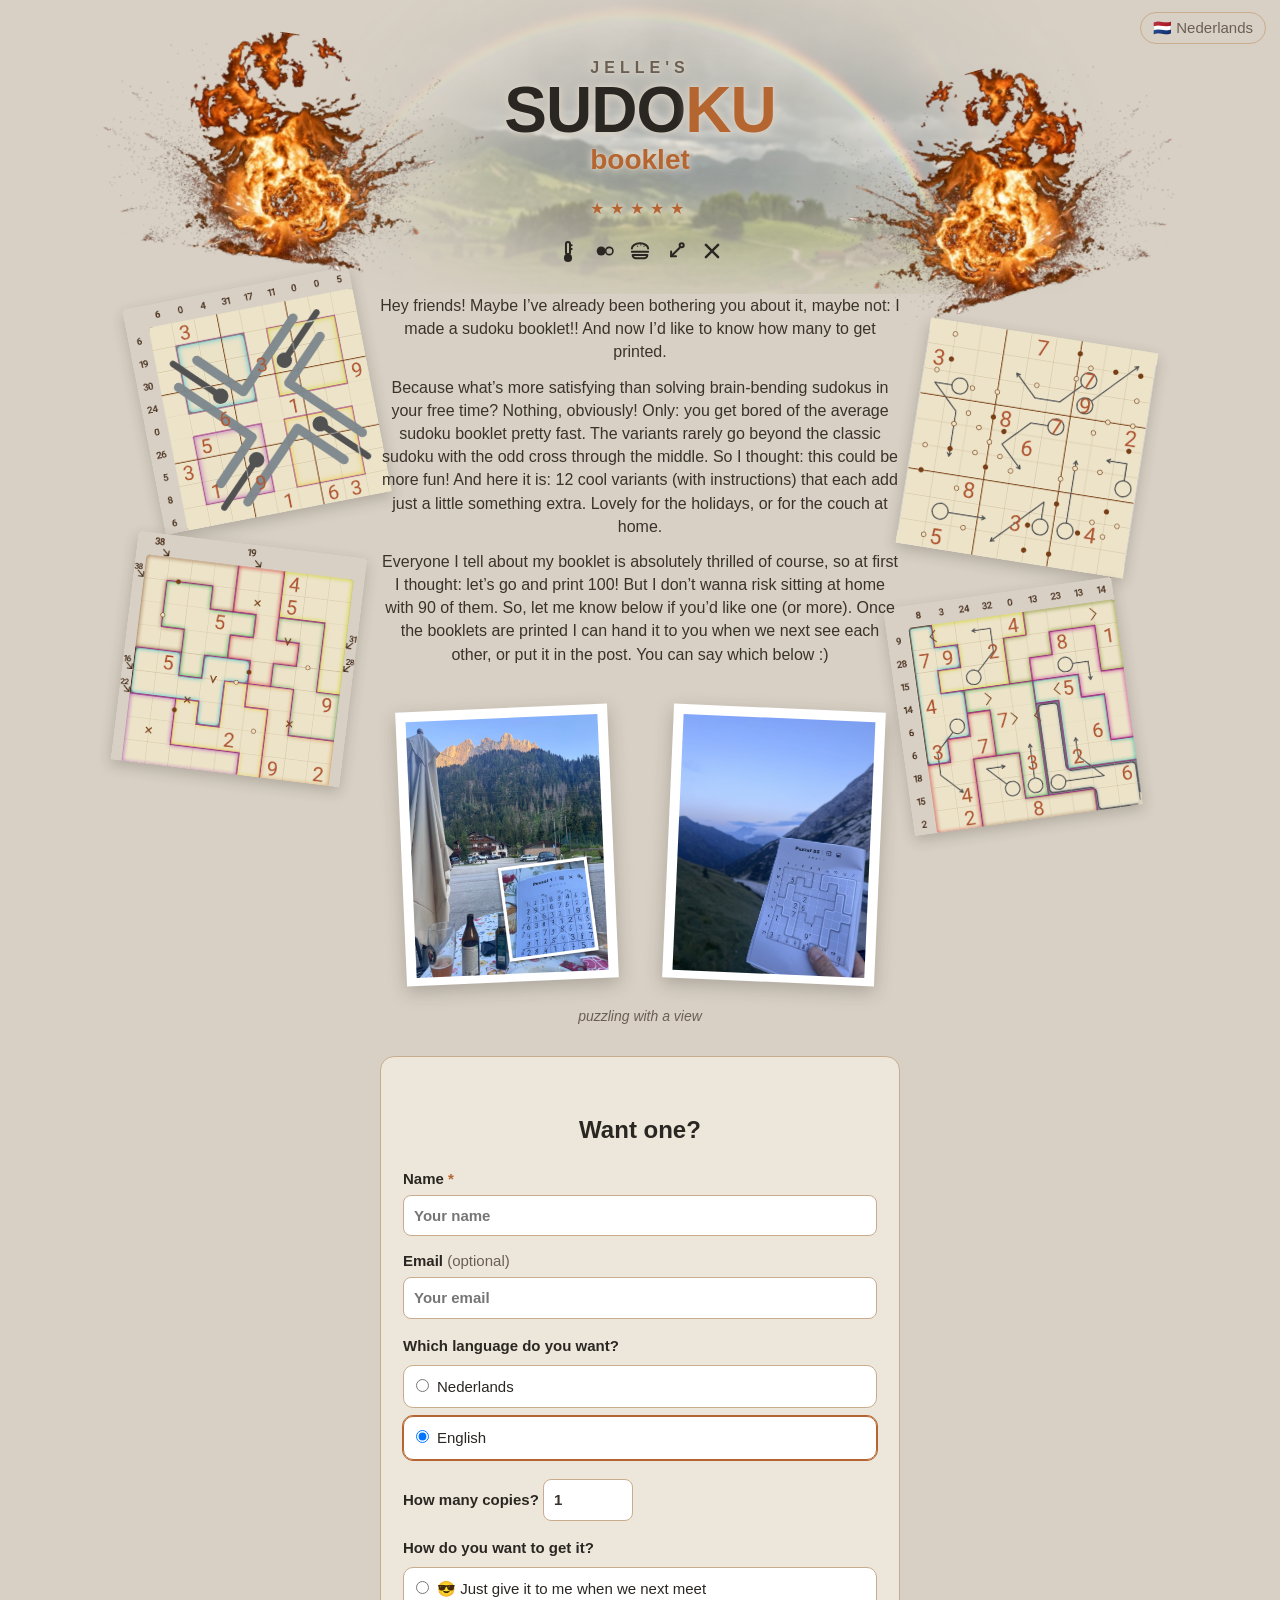
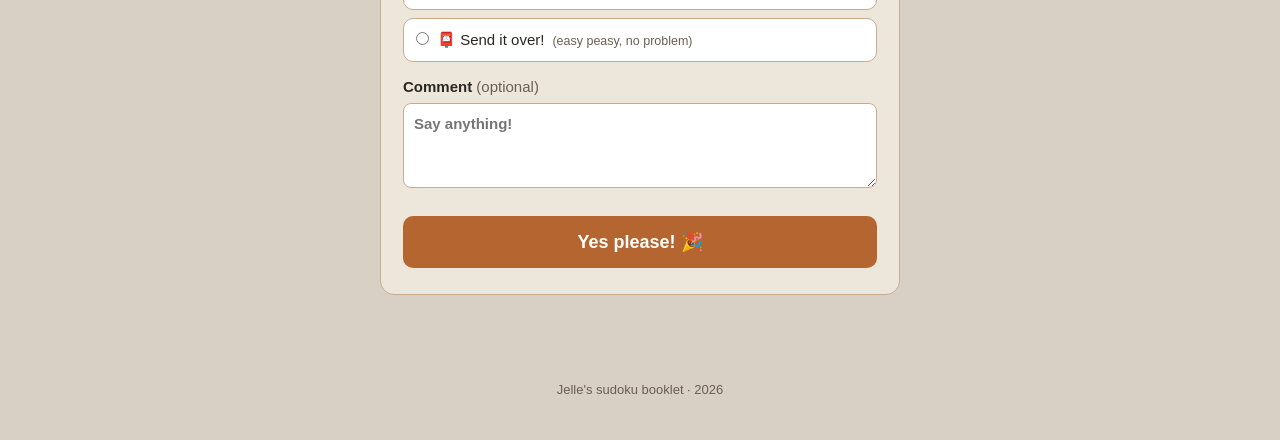
==== en/index.html @ 66d2cbdf "Hand it "to you" rather than "over"" ====
<!doctype html>
<html lang="en">
<head>
<meta charset="utf-8">
<!-- Fixed width, not device-width: phones render the laptop layout, scaled to
     fit. This width sets how large everything is on a phone: smaller number =
     more zoomed in. iOS Safari ignores initial-scale when width is a fixed value,
     so the width is the only working lever. Pinch-zoom stays available. -->
<meta name="viewport" content="width=900">
<title>Jelle's sudoku booklet — want one?</title>
<meta property="og:title" content="Jelle's sudoku booklet">
<meta property="og:description" content="12 cool sudoku variants, from Donkey to Final Boss. Want one?">
<link rel="stylesheet" href="../style.css">
</head>
<body>
<a class="lang-toggle" href="../">🇳🇱 Nederlands</a>

<!-- Outside .cover on purpose: its overflow:hidden would clip the blasts at the
     cover's edge, so they could never expand over the intro text and grids. -->
<img class="deco deco-boom deco-boom-l" src="../assets/boom.webp" alt="" aria-hidden="true">
<img class="deco deco-boom deco-boom-r" src="../assets/boom.webp" alt="" aria-hidden="true">

<header class="cover">
<img class="deco deco-rainbow" src="../assets/rainbow.webp" alt="" aria-hidden="true">
  <div class="cv-van">Jelle's</div>
  <div class="cv-big">SUDO<span class="o">KU</span></div>
  <div class="cv-boekje">booklet</div>
  <div class="cv-stars">★★★★★</div>
  <div class="cv-icons">
    <img src="../assets/icons/thermo.svg" alt=""><img src="../assets/icons/stip.svg" alt="">
    <img src="../assets/icons/burger.svg" alt=""><img src="../assets/icons/pijl.svg" alt="">
    <img src="../assets/icons/kruis.svg" alt="">
  </div>
</header>

<main>
  <section class="intro">
    <p>Hey friends! Maybe I’ve already been bothering you about it, maybe not:
      I made a sudoku booklet!! And now I’d like to know how many to get
      printed.</p>
    <p>Because what’s more satisfying than solving brain-bending sudokus in your
      free time? Nothing, obviously! Only: you get bored of the average sudoku
      booklet pretty fast. The variants rarely go beyond the classic sudoku with
      the odd cross through the middle. So I thought: this could be more fun!
      And here it is: 12 cool variants (with instructions) that each add just a
      little something extra. Lovely for the holidays, or for the couch at
      home.</p>
    <p>Everyone I tell about my booklet is absolutely thrilled of course, so at
      first I thought: let’s go and print 100! But I don’t wanna risk sitting at
      home with 90 of them. So, let me know below if you’d like one (or more).
      Once the booklets are printed I can hand it to you when we next see each
      other, or put it in the post. You can say which below :)</p>
  </section>

  <section class="photos">
    <figure class="polaroid">
      <img src="../assets/photo.jpg" alt="The booklet on a table, with mountains in the background">
    </figure>
    <figure class="polaroid">
      <img src="../assets/photo-2.jpg" alt="Puzzle 35 half solved, held up at a mountain pass at dusk">
    </figure>
    <p class="photos-caption">puzzling with a view</p>
  </section>

  <section class="taster">
    <h2>A little taste</h2>
    <div class="grids">
      <img src="../assets/grid-1.png" alt="Sudoku variant from the booklet: windoku with thermometers">
      <img src="../assets/grid-2.png" alt="Sudoku variant from the booklet: puzzelception with XV and dots">
      <img src="../assets/grid-3.png" alt="Sudoku variant from the booklet: dots and arrows">
      <img src="../assets/grid-4.png" alt="Sudoku variant from the booklet: puzzelception with sandwiches and greater-than">
    </div>
  </section>

  <section class="signup panel">
    <h2>Want one?</h2>
    <form id="interest-form">
      <label>Name <span class="req">*</span>
        <input name="name" required autocomplete="name" placeholder="Your name">
      </label>
      <label>Email <span class="opt">(optional)</span>
        <input name="contact" autocomplete="email" placeholder="Your email">
      </label>
      <fieldset>
        <legend>Which language do you want?</legend>
        <label class="choice"><input type="radio" name="booklet_lang" value="nl"> Nederlands</label>
        <label class="choice"><input type="radio" name="booklet_lang" value="en" checked> English</label>
      </fieldset>
      <label>How many copies?
        <input type="number" name="copies" value="1" min="1" max="10">
      </label>
      <fieldset>
        <legend>How do you want to get it?</legend>
        <label class="choice"><input type="radio" name="delivery" value="catch" required>
          😎 Just give it to me when we next meet</label>
        <label class="choice"><input type="radio" name="delivery" value="post">
          📮 Send it over! <small>(easy peasy, no problem)</small></label>
      </fieldset>
      <div id="address-fields" hidden>
        <label>Street + number <input name="street" autocomplete="street-address"></label>
        <label>Postal code <input name="postcode" autocomplete="postal-code"></label>
        <label>City <input name="city" autocomplete="address-level2"></label>
        <label>Country <input name="country" value="Netherlands" autocomplete="country-name"></label>
      </div>
      <label>Comment <span class="opt">(optional)</span>
        <textarea name="comment" rows="3" placeholder="Say anything!"></textarea>
      </label>
      <div class="hp" aria-hidden="true">
        <input name="website" tabindex="-1" autocomplete="off">
      </div>
      <button type="submit">Yes please! 🎉</button>
      <p id="form-error" hidden>Oops, that didn't work. Try again,
        or just send me a message!</p>
    </form>
    <div id="form-thanks" hidden>🎉 Done! You're on the list. Thank you!</div>
  </section>
</main>

<footer>Jelle's sudoku booklet · 2026</footer>
<script src="../site.js"></script>
</body>
</html>
---- style.css ----
:root{
  --bg:#D8D0C4; --ink:#2A2622; --text:#3A332B; --muted:#6A5F52;
  --accent:#B5652F; --form-scale:1; --panel:#EDE6DA; --border:#C9AC8E; --faded:#B9AE9D;
  --boom-burst:2400ms;  /* bang plus cool-down; the bang itself is the first ~quarter */
  --boom-peak:1.74;     /* how far the blast swells at detonation; it always settles back to 1 */
  --boom-offset:544px;  /* distance from centre to each blast; smaller pulls them inward */
}
*{box-sizing:border-box}
body{margin:0;background:var(--bg);color:var(--text);
     font-family:"Avenir Next",Arial,sans-serif;line-height:1.45;
     /* The blasts now sit outside .cover and swell past the page edges, so the
        page itself does the horizontal cropping the cover used to do. */
     overflow-x:hidden}
main{max-width:560px;margin:0 auto;padding:0 20px 60px}

/* Sits on top of the corner bang, so it needs its own chip to stay readable. */
.lang-toggle{position:absolute;top:12px;right:14px;z-index:2;font-size:15px;
             color:var(--muted);text-decoration:none;
             background:var(--bg);border:1px solid var(--border);
             border-radius:999px;padding:4px 12px}
.lang-toggle:hover{color:var(--accent);border-color:var(--accent)}

/* Cover header: booklet cover at roughly half scale */
.cover{position:relative;text-align:center;padding:56px 16px 30px;color:var(--ink);
  overflow:hidden}
/* A rainbow rising out of the top-left corner and a comic bang top-right, both
   purely decorative. overflow:hidden on .cover is what crops them to the corner
   and keeps them from widening the page. */
/* Real photos rather than drawings. The bang is a true transparent cutout; the
   rainbow keeps its sky (a rainbow cannot be cut out — it IS sky) and instead has
   its edges faded so it melts into the page. */
.deco{position:absolute;pointer-events:none;z-index:0;height:auto}
/* Rainbow: large and deliberately faint, centred behind the wordmark. */
/* The arc's apex sits at ~41.5% of the photo, not 50%. Shifting by that as a
   percentage of the element's own width (rather than a pixel nudge) keeps the arc
   on the centre line at ANY width, mobile included. */
.deco-rainbow{width:820px;left:50%;top:-30px;
  transform:translateX(-41.5%) rotate(2deg);opacity:.55;filter:blur(1px);
  /* The cover crops whatever hangs below it, which would cut the photo's fade
     mid-way and leave a hard seam. This dissolves the bottom first. */
  -webkit-mask-image:linear-gradient(to bottom,#000 48%,transparent 86%);
  mask-image:linear-gradient(to bottom,#000 48%,transparent 86%)}
/* A blast either side of the title, each leaning against the grid below it
   (grid 1 leans -11deg, grid 3 leans +9deg). The right one is mirrored so the
   pair are not identical twins. The offsets are measured from the centre, so
   both stay clear of the letters at every width. */
/* Detonate on load, then keep smouldering. Both animations use the standalone
   scale/rotate properties, which apply ON TOP OF `transform`, so each blast keeps
   the tilt and mirror set below instead of having it overwritten per keyframe.
   z-index puts the fire in front of everything on the page, including the intro
   text and the grids, so the blast reads as being nearer the viewer. */
.deco-boom{width:384px;z-index:10;
  animation:boom-burst var(--boom-burst) ease-out both,
            boom-glow 4.5s ease-in-out infinite}
/* One animation covers the whole arc: a fast bang that overshoots well past full
   size, then a long cool-down that drifts back down and lands exactly on the
   glow's resting values, so the handover to the loop is invisible. */
@keyframes boom-burst{
  0%   {scale:.15; opacity:0; rotate:var(--boom-drift);       filter:brightness(1.75) saturate(1.5)}
  8%   {opacity:1}
  22%  {scale:var(--boom-peak); rotate:var(--boom-drift);     filter:brightness(1.5)  saturate(1.4)}
  45%  {scale:1.14;                                           filter:brightness(1.26) saturate(1.22)}
  70%  {scale:1.05;                                           filter:brightness(1.12) saturate(1.1)}
  100% {scale:1;   opacity:1; rotate:0deg;                    filter:brightness(1)    saturate(1)}
}
/* Uneven stops rather than a clean sine, so the smoulder flickers instead of
   pulsing mechanically. */
@keyframes boom-glow{
  0%,100%{scale:1;     rotate:0deg;    filter:brightness(1)    saturate(1)}
  30%    {scale:1.03;  rotate:.4deg;   filter:brightness(1.14) saturate(1.12)}
  55%    {scale:1.008; rotate:-.2deg;  filter:brightness(1.04) saturate(1.03)}
  78%    {scale:1.022; rotate:.25deg;  filter:brightness(1.1)  saturate(1.08)}
}
/* Offsets grow with the width, so the blasts stay clear of the letters. */
/* Drift direction and the stagger differ per side, so the two read as separate
   bangs and never breathe in sync afterwards. */
.deco-boom-l{top:34px;left:calc(50% - var(--boom-offset));transform:rotate(8deg);
  --boom-drift:3deg;animation-delay:0ms,var(--boom-burst)}
/* Tilted right-side-up. The steeper angle swings the low corner ~23px further
   down, so top drops 94 -> 71 to keep that corner at the same height as before,
   roughly level with where the rainbow's mask fades out. */
.deco-boom-r{top:71px;right:calc(50% - var(--boom-offset));transform:rotate(-16deg) scaleX(-1);
  /* Glow picks up the instant this side's bang ends (250ms later than the left).
     The two stay out of phase through a different loop length, not a later start,
     which would leave the blast frozen in between. */
  --boom-drift:-3deg;animation-delay:250ms,calc(var(--boom-burst) + 250ms);
  animation-duration:var(--boom-burst),5300ms}
/* Cover text paints over the decoration, plus a halo in the page colour so the
   letters keep their contrast where they cross a photo. Invisible against the
   plain background. */
.cover > div{position:relative;z-index:1;
  text-shadow:0 0 12px var(--bg),0 0 6px var(--bg),0 0 2px var(--bg)}
/* A phone cover is nearly all wordmark, so they shrink and hug the edges more. */
/* No room to flank a full-width wordmark on a phone, so the blasts tuck into the
   top corners and the rainbow still sits centred behind. */
@media(max-width:560px){
  .deco-rainbow{width:470px;top:4px;opacity:.5}
  .deco-boom{width:198px}
  .deco-boom-l{top:6px;left:-74px}
  .deco-boom-r{top:2px;right:-70px}
}
.cv-van{font-size:16px;color:var(--muted);letter-spacing:5px;
        text-transform:uppercase;font-weight:700;margin-bottom:4px}
.cv-big{font-size:64px;font-weight:800;line-height:.86;letter-spacing:-1px}
.cv-big .o{color:var(--accent)}
.cv-boekje{font-size:28px;font-weight:800;color:var(--accent);margin-top:2px}
.cv-stars{font-size:16px;letter-spacing:6px;color:var(--accent);margin-top:16px}
.cv-icons{display:flex;justify-content:center;gap:10px;margin-top:18px}
.cv-icons img{width:26px;height:26px}

.intro p{font-size:16px;margin:0 0 12px;text-align:center}

.polaroid{margin:34px auto;width:min(240px,70%);background:#fff;
  padding:10px 10px 8px;box-shadow:0 6px 18px rgba(42,38,34,.25);
  transform:rotate(-2.5deg)}
.polaroid img{width:100%;display:block}
/* Two snapshots: stacked on a phone, side by side once there is room. Opposite
   tilts so they read as a pair dropped down, not a tidy row. */
.photos{display:grid;justify-items:center}
.photos .polaroid{margin:22px 0 0}
.photos .polaroid:nth-child(2){transform:rotate(2.5deg)}
@media(min-width:520px){
  .photos{grid-template-columns:1fr 1fr;gap:8px;align-items:start}
  .photos .polaroid{width:min(240px,94%);margin:30px 0 0}
}
/* Tight under the pair, so it reads as their caption and not a stray line. */
.photos-caption{grid-column:1/-1;text-align:center;font-style:italic;
  font-size:14px;color:var(--muted);margin:10px 0 0}

.taster h2,.signup h2{font-size:24px;font-weight:800;color:var(--ink);
  text-align:center;margin:36px 0 20px}
/* Snapshots dropped on a table: every grid sits askew, none the same angle.
   Single column by default; the cap stops the grid ballooning on wide phones
   and then shrinking again when the second column arrives. */
.grids{display:grid;grid-template-columns:1fr;gap:20px;
  justify-items:center;padding:4px 0 12px}
.grids img{width:min(260px,74%);
  box-shadow:0 5px 14px rgba(42,38,34,.22);transition:transform .25s ease}
/* One angle per position — update these if the grid count changes. */
.grids img:nth-child(1){transform:rotate(-5deg) translateX(-5%)}
.grids img:nth-child(2){transform:rotate(4.5deg) translateX(5%)}
.grids img:nth-child(3){transform:rotate(3.5deg) translateX(-4%)}
.grids img:nth-child(4){transform:rotate(-4.5deg) translateX(4%)}
/* Two columns only once a tilted grid fits without corners meeting in the
   gutter. main caps at 560px, so the column is (520 - gap) / 2 = 252px; a 220px
   box turned 5.5deg spans ~241px, leaving a few px of slack either side. */
@media(min-width:560px){
  .grids{grid-template-columns:1fr 1fr;gap:30px 16px}
  .grids img{width:220px}
  .grids img:nth-child(1){transform:rotate(-5.5deg) translateY(6px)}
  .grids img:nth-child(2){transform:rotate(4deg) translateY(-9px)}
  .grids img:nth-child(3){transform:rotate(3deg) translateY(4px)}
  .grids img:nth-child(4){transform:rotate(-4.5deg) translateY(-6px)}
}
/* Wide screens only: the text column is capped at 560px, so a laptop leaves
   ~300px of empty margin either side. Tuck the grids into that margin around the
   intro, turned harder, overlapping the column edge but stopping inside its
   padding so no letters end up on top of a grid. The heading goes away since
   they are decoration here, not a gallery. 1120px is the width where the
   outermost rotated corner still clears the viewport edge.
   Phones get this layout too, and that is deliberate: the fixed 1120px viewport
   means a phone always satisfies this test, so it sees the same scattered
   arrangement shrunk down. Do not gate this on pointer or hover capability. */
/* Same idea at the phone's 900px viewport, where only ~170px of margin exists
   either side: smaller grids, pulled closer. The 1120 block below overrides these
   with the roomier laptop values. */
@media(min-width:900px){
  main{position:relative}
  .taster h2{display:none}
  .taster{margin-top:0}
  .grids{display:block;padding:0;height:0}
  .grids img{position:absolute;width:145px;transition:transform .3s ease}
  .grids img:nth-child(1){top:-8px;   left:-140px; transform:rotate(-11deg)}
  .grids img:nth-child(2){top:250px;  left:-150px; transform:rotate(7deg)}
  .grids img:nth-child(3){top:40px;   right:-145px;transform:rotate(9deg)}
  .grids img:nth-child(4){top:298px;  right:-135px;transform:rotate(-8deg)}
}
@media(min-width:1120px){
  main{position:relative}
  /* Slightly narrower pair here, so the tilted photo corners keep clear of the
     grids now sitting in the margins. */
  .photos .polaroid{width:min(212px,94%)}
  .photos{gap:14px}
  .intro p{position:relative;z-index:1}
  .taster h2{display:none}
  .taster{margin-top:0}
  .grids{display:block;padding:0;height:0}
  .grids img{position:absolute;width:230px;transition:transform .3s ease}
  .grids img:nth-child(1){top:-8px;   left:-218px; transform:rotate(-11deg)}
  .grids img:nth-child(2){top:250px;  left:-236px; transform:rotate(7deg)}
  .grids img:nth-child(3){top:40px;   right:-222px;transform:rotate(9deg)}
  .grids img:nth-child(4){top:298px;  right:-208px;transform:rotate(-8deg)}
}
/* Straighten on hover, so a curious mouse gets a readable grid. Pointer devices
   only: on a phone :hover latches after a tap and the grid stays crooked-fixed. */
@media(hover:hover){.grids img:hover{transform:rotate(0) scale(1.03)}}
@media(prefers-reduced-motion:reduce){
  .grids img{transition:none}
  /* Blasts render in their final state: no detonation, no smoulder. */
  .deco-boom{animation:none}
}

.panel{background:var(--panel);border:1.5px solid var(--border);
  border-radius:14px;padding:20px 22px 26px;margin-top:30px}
form label{display:block;margin:14px 0 0;font-weight:700;color:var(--ink);font-size:15px}
form .opt{font-weight:400;color:var(--muted)} form .req{color:var(--accent)}
input,textarea{width:100%;margin-top:5px;padding:9px 10px;font:inherit;
  color:var(--text);background:#fff;border:1.3px solid var(--border);border-radius:8px}
input:focus,textarea:focus{outline:2px solid var(--accent);border-color:var(--accent)}
fieldset{border:none;margin:16px 0 0;padding:0}
legend{font-weight:700;color:var(--ink);font-size:15px;padding:0}
fieldset label{font-weight:400;margin:8px 0 0}
.choice{display:flex;gap:8px;align-items:baseline;background:#fff;
  border:1.3px solid var(--border);border-radius:10px;padding:10px 12px;cursor:pointer}
.choice:has(input:checked){border-color:var(--accent);outline:1.5px solid var(--accent)}
.choice input{width:auto;margin:0} .choice small{color:var(--muted)}
#address-fields{margin-top:4px;padding-left:10px;border-left:3px solid var(--border)}
input[type=number]{width:90px}
button[type=submit]{display:block;width:100%;margin-top:22px;padding:13px;
  font:inherit;font-size:18px;font-weight:800;color:#fff;cursor:pointer;
  background:var(--accent);border:none;border-radius:10px}
button[type=submit]:disabled{opacity:.6;cursor:wait}
#form-error{color:#a03123;font-weight:700;margin:12px 0 0}
#form-thanks{text-align:center;font-size:20px;font-weight:800;color:var(--ink);padding:26px 0}
.hp{position:absolute;left:-5000px;top:-5000px}

/* On a phone the whole 900px page is squeezed, so the form is scaled back up by
   the factor site.js measures. Sizes are written as the size we want RENDERED
   times that factor, so portrait, landscape and every screen size land the same.
   The panel also breaks out of the 560px text column: at 520px it would render
   only ~180px wide on a phone, which no font size can make typeable. */
.small-screen{--form-scale:var(--form-scale-base, 1)}
/* The blast peaks twice as large on a phone, where the whole page is shrunk to fit
   and a laptop-sized detonation reads as a flicker in the corner. It still settles
   back to the same resting size. */
.small-screen{--boom-peak:2.9;--boom-offset:435px}
/* Both sit a little higher than on a laptop, and the left one stays lower than the
   right so the pair are not level. */
.small-screen .deco-boom-l{top:31px}
.small-screen .deco-boom-r{top:56px}
/* The signup section runs 20% below that: still typeable, less dominant. Scoped
   as a variable so everything in it scales together, and so the shared
   photos-caption below keeps the page-wide factor. Width and offset shrink with
   it, staying centred in the 900px layout. */
.small-screen .signup{--form-scale:calc(var(--form-scale-base, 1) * 0.64);
  width:550px;margin-left:-15px;
  padding:calc(20px * var(--form-scale)) calc(22px * var(--form-scale))
          calc(26px * var(--form-scale));
  border-radius:calc(14px * var(--form-scale))}
.small-screen .signup h2{font-size:calc(24px * var(--form-scale));
  margin:0 0 calc(20px * var(--form-scale))}
.small-screen form label,.small-screen legend{font-size:calc(15px * var(--form-scale));
  margin-top:calc(14px * var(--form-scale))}
.small-screen input,.small-screen textarea{font-size:calc(16px * var(--form-scale));
  padding:calc(9px * var(--form-scale)) calc(10px * var(--form-scale));
  border-radius:calc(8px * var(--form-scale));margin-top:calc(5px * var(--form-scale))}
.small-screen input[type=number]{width:calc(90px * var(--form-scale))}
.small-screen .choice{padding:calc(10px * var(--form-scale)) calc(12px * var(--form-scale));
  border-radius:calc(10px * var(--form-scale));gap:calc(8px * var(--form-scale))}
.small-screen .choice input{width:calc(16px * var(--form-scale));
  height:calc(16px * var(--form-scale))}
.small-screen button[type=submit]{font-size:calc(18px * var(--form-scale));
  padding:calc(13px * var(--form-scale));border-radius:calc(10px * var(--form-scale));
  margin-top:calc(22px * var(--form-scale))}
.small-screen #form-error{font-size:calc(15px * var(--form-scale))}
.small-screen #form-thanks{font-size:calc(20px * var(--form-scale));
  padding:calc(26px * var(--form-scale)) 0}
.small-screen .photos-caption{font-size:calc(14px * var(--form-scale) * 0.8)}

.confetti{position:fixed;inset:0;pointer-events:none;z-index:99}
footer{text-align:center;color:var(--muted);font-size:13px;padding:26px 0 40px}
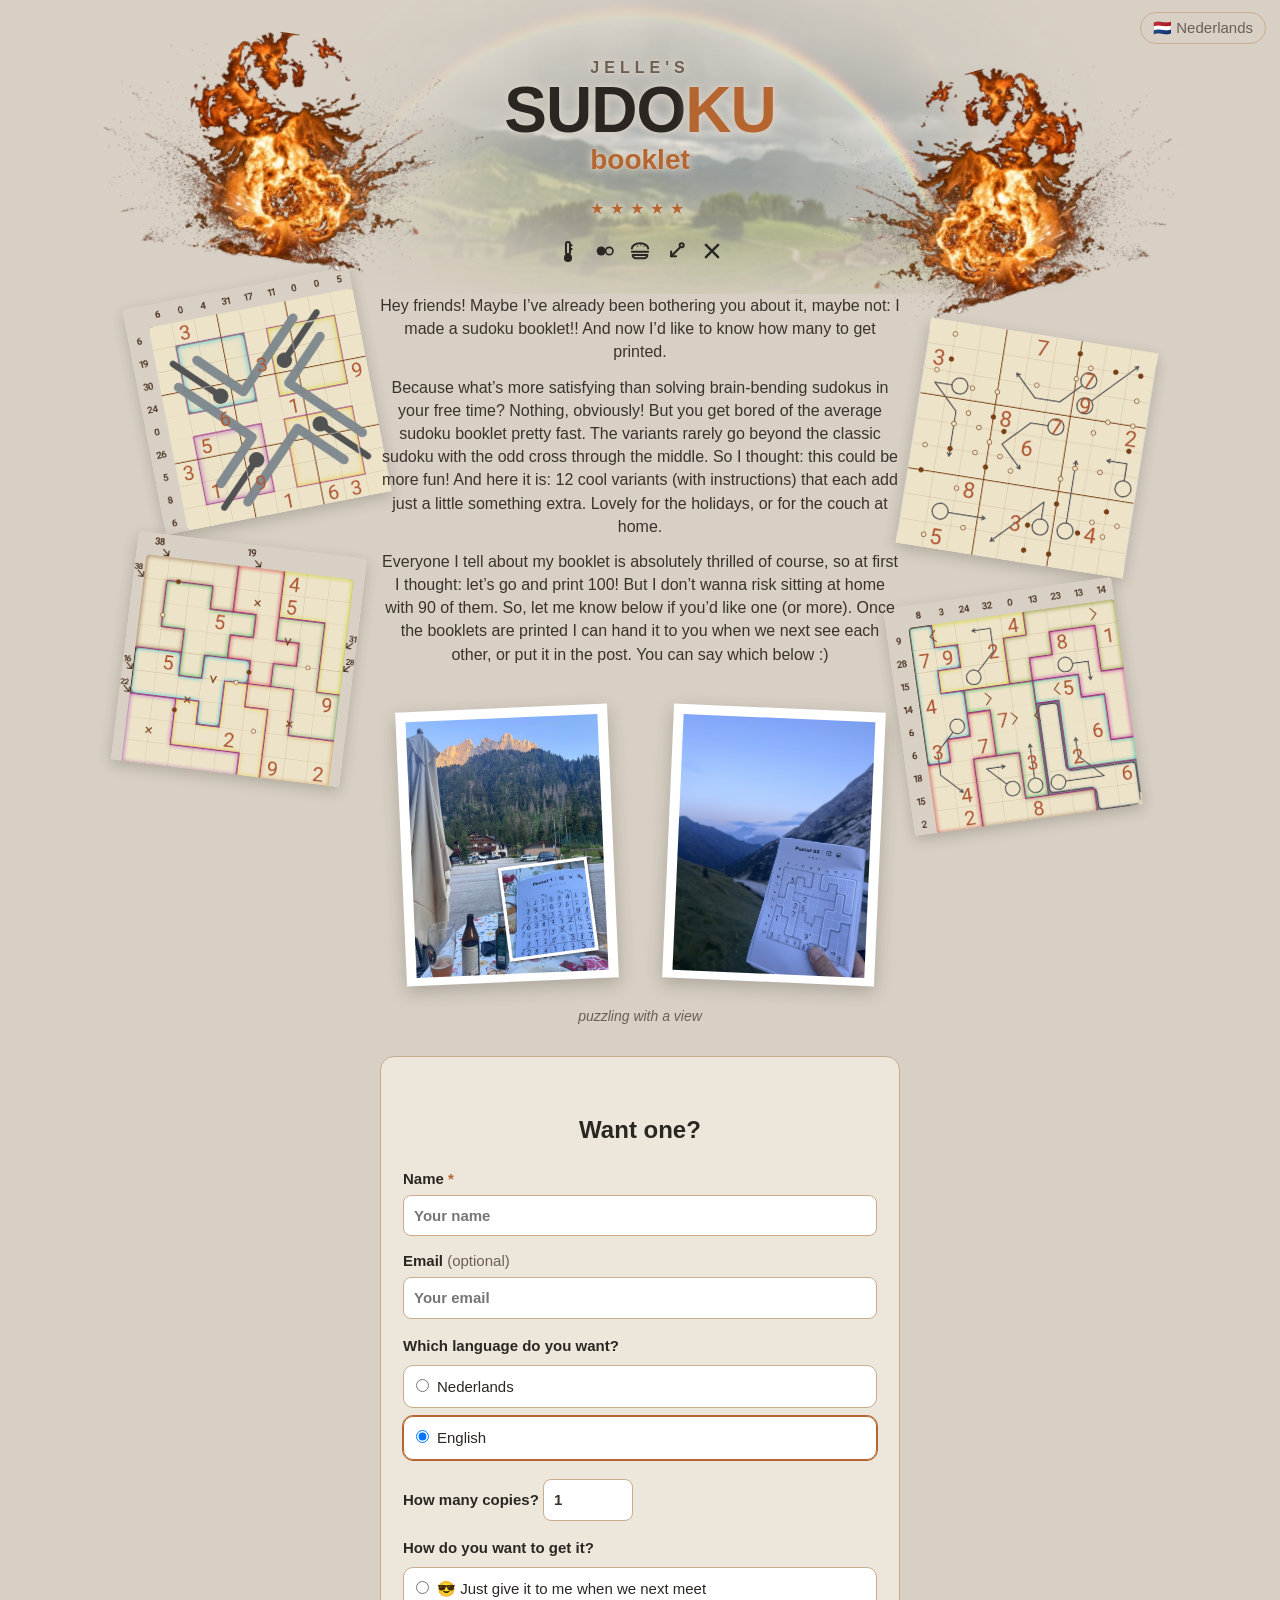
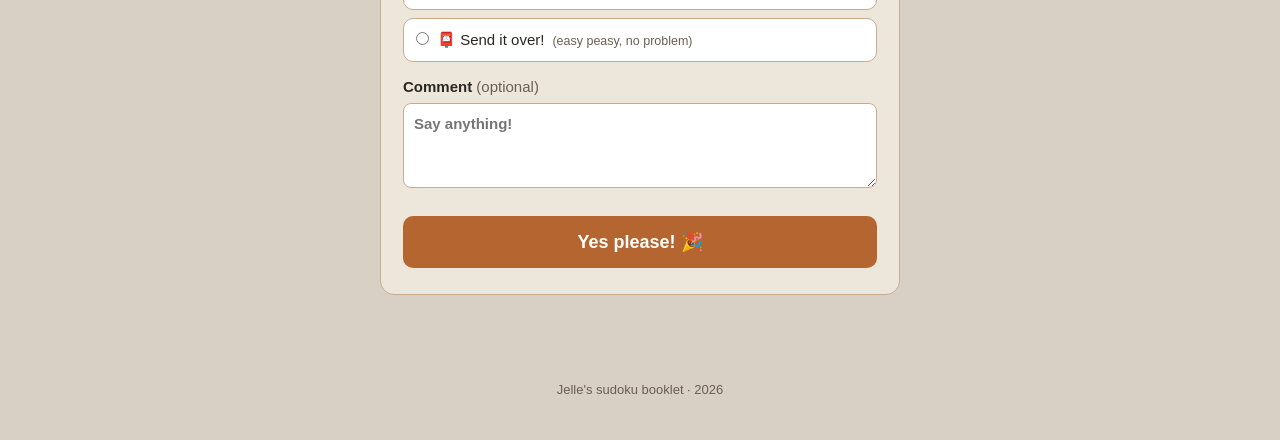
==== commit 69919862: "Use "maar"/"but" instead of a colon after the rhetorical question" ====
--- a/en/index.html
+++ b/en/index.html
@@ -39,7 +39,7 @@
       I made a sudoku booklet!! And now I’d like to know how many to get
       printed.</p>
     <p>Because what’s more satisfying than solving brain-bending sudokus in your
-      free time? Nothing, obviously! Only: you get bored of the average sudoku
+      free time? Nothing, obviously! But you get bored of the average sudoku
       booklet pretty fast. The variants rarely go beyond the classic sudoku with
       the odd cross through the middle. So I thought: this could be more fun!
       And here it is: 12 cool variants (with instructions) that each add just a
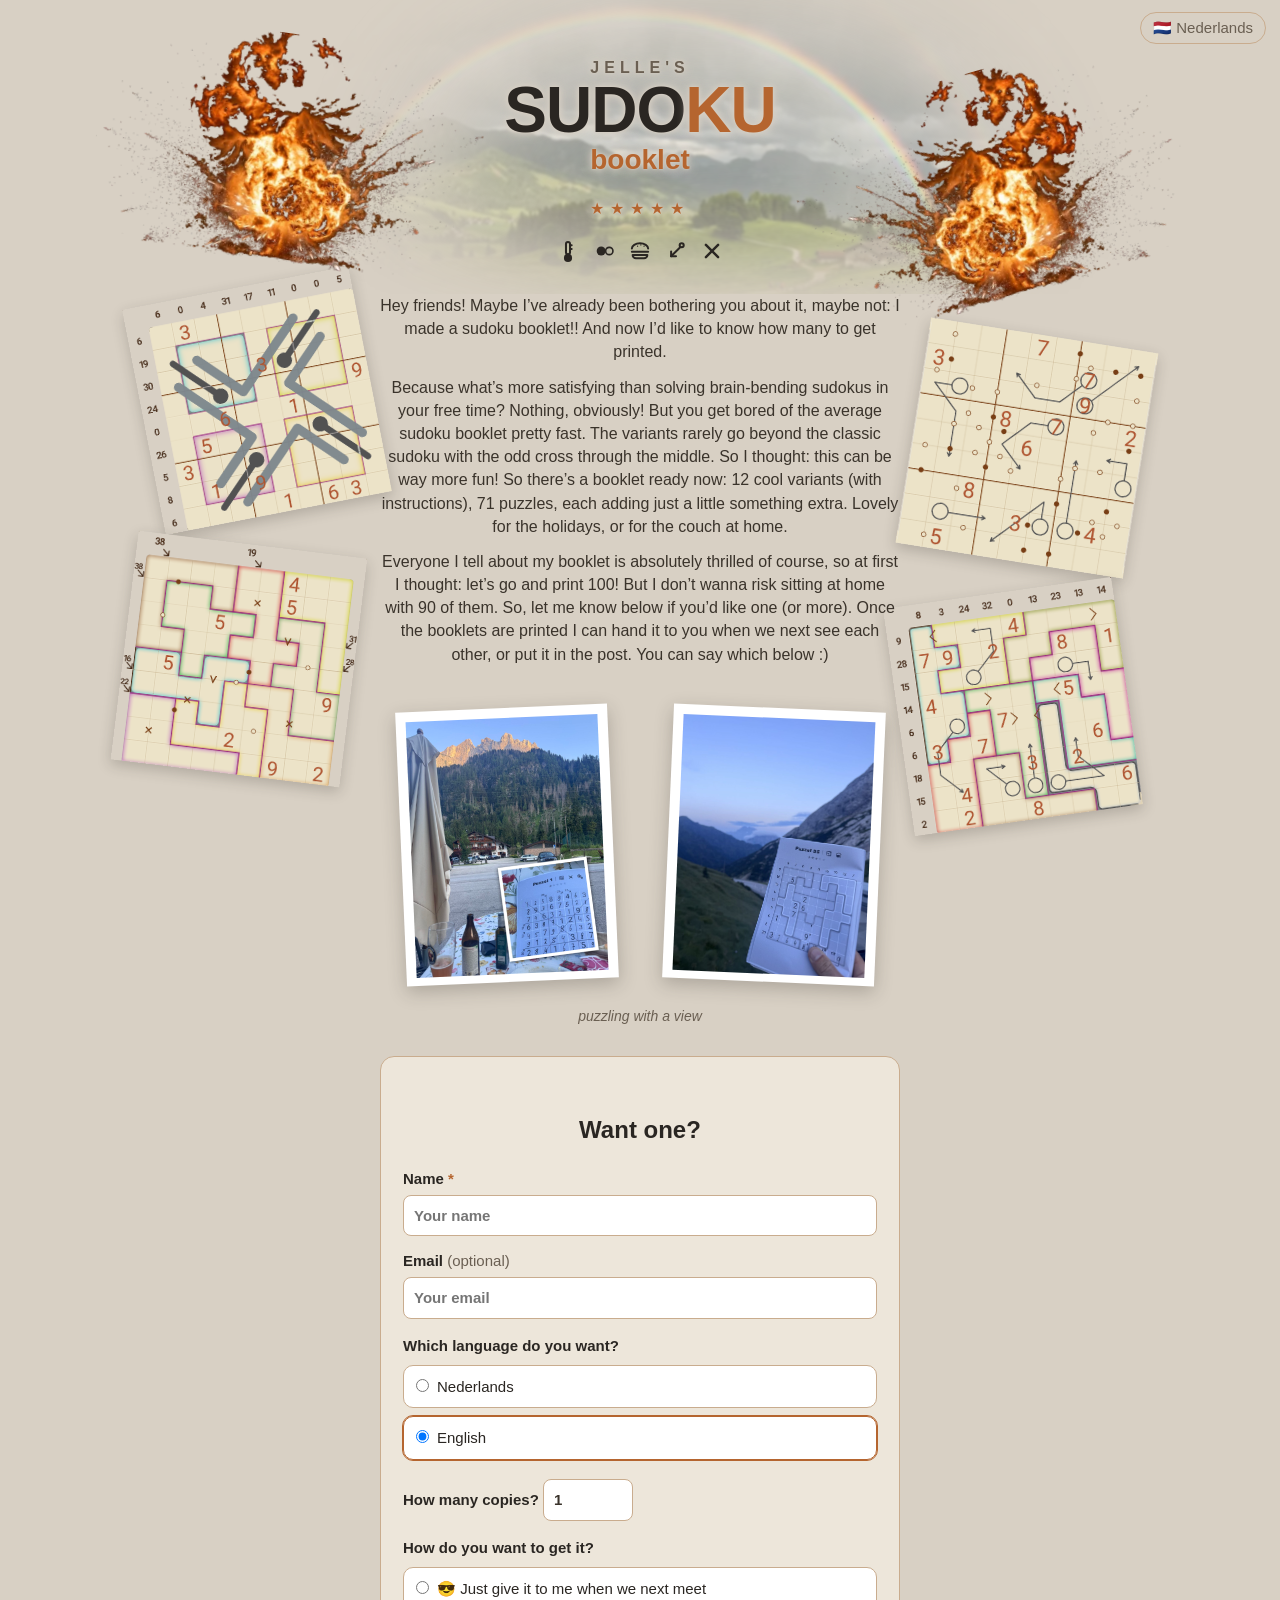
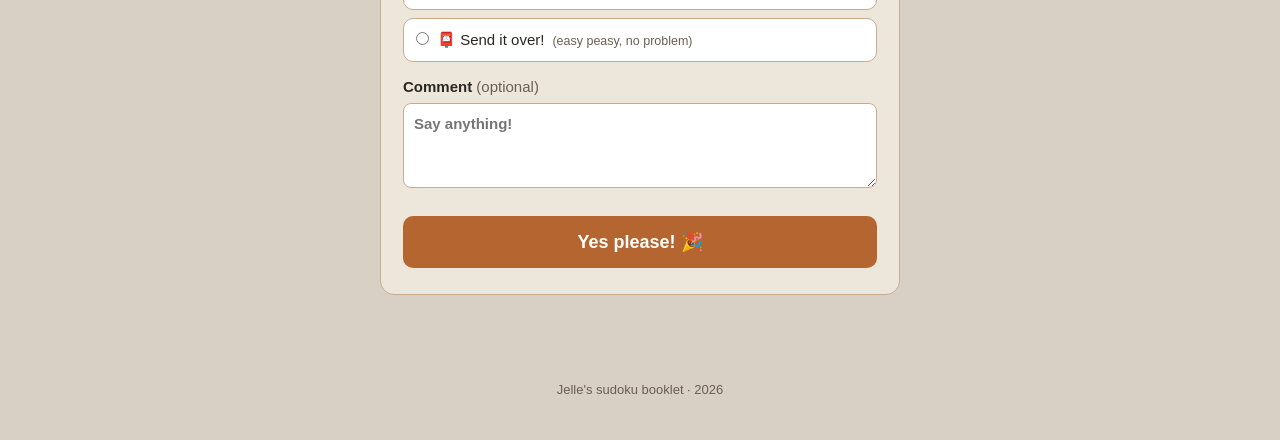
==== commit aaf33e2a: "Say the booklet is ready and name the puzzle count "Zie hier" promised a reveal the page does not de" ====
--- a/en/index.html
+++ b/en/index.html
@@ -41,10 +41,10 @@
     <p>Because what’s more satisfying than solving brain-bending sudokus in your
       free time? Nothing, obviously! But you get bored of the average sudoku
       booklet pretty fast. The variants rarely go beyond the classic sudoku with
-      the odd cross through the middle. So I thought: this could be more fun!
-      And here it is: 12 cool variants (with instructions) that each add just a
-      little something extra. Lovely for the holidays, or for the couch at
-      home.</p>
+      the odd cross through the middle. So I thought: this can be way more fun!
+      So there’s a booklet ready now: 12 cool variants (with instructions), 71
+      puzzles, each adding just a little something extra. Lovely for the
+      holidays, or for the couch at home.</p>
     <p>Everyone I tell about my booklet is absolutely thrilled of course, so at
       first I thought: let’s go and print 100! But I don’t wanna risk sitting at
       home with 90 of them. So, let me know below if you’d like one (or more).
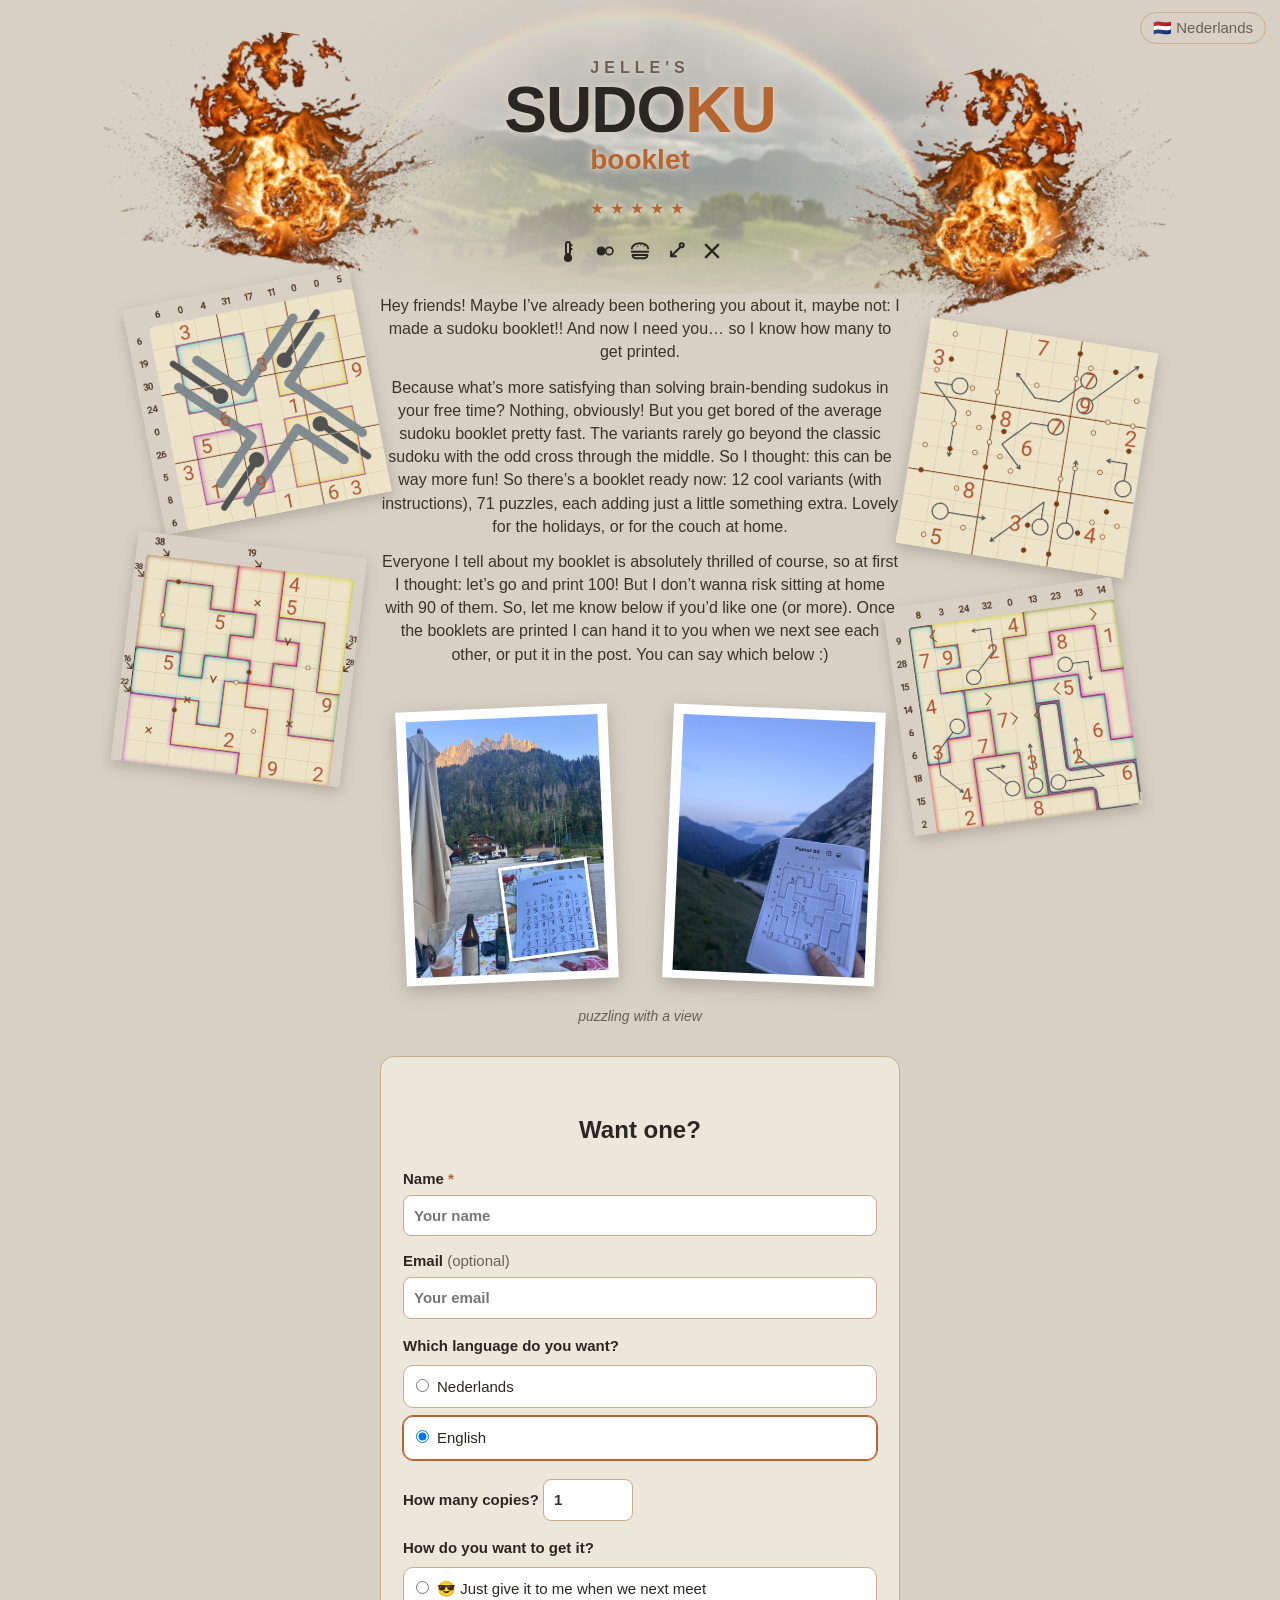
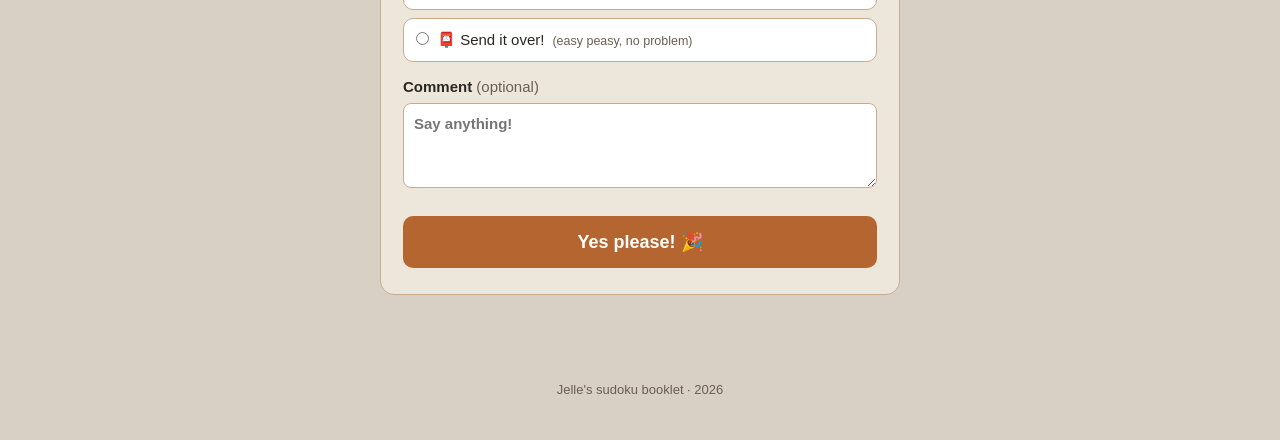
==== commit 63c95b45: "Make the ask personal: "en nu heb ik jou nodig"" ====
--- a/en/index.html
+++ b/en/index.html
@@ -36,7 +36,7 @@
 <main>
   <section class="intro">
     <p>Hey friends! Maybe I’ve already been bothering you about it, maybe not:
-      I made a sudoku booklet!! And now I’d like to know how many to get
+      I made a sudoku booklet!! And now I need you… so I know how many to get
       printed.</p>
     <p>Because what’s more satisfying than solving brain-bending sudokus in your
       free time? Nothing, obviously! But you get bored of the average sudoku
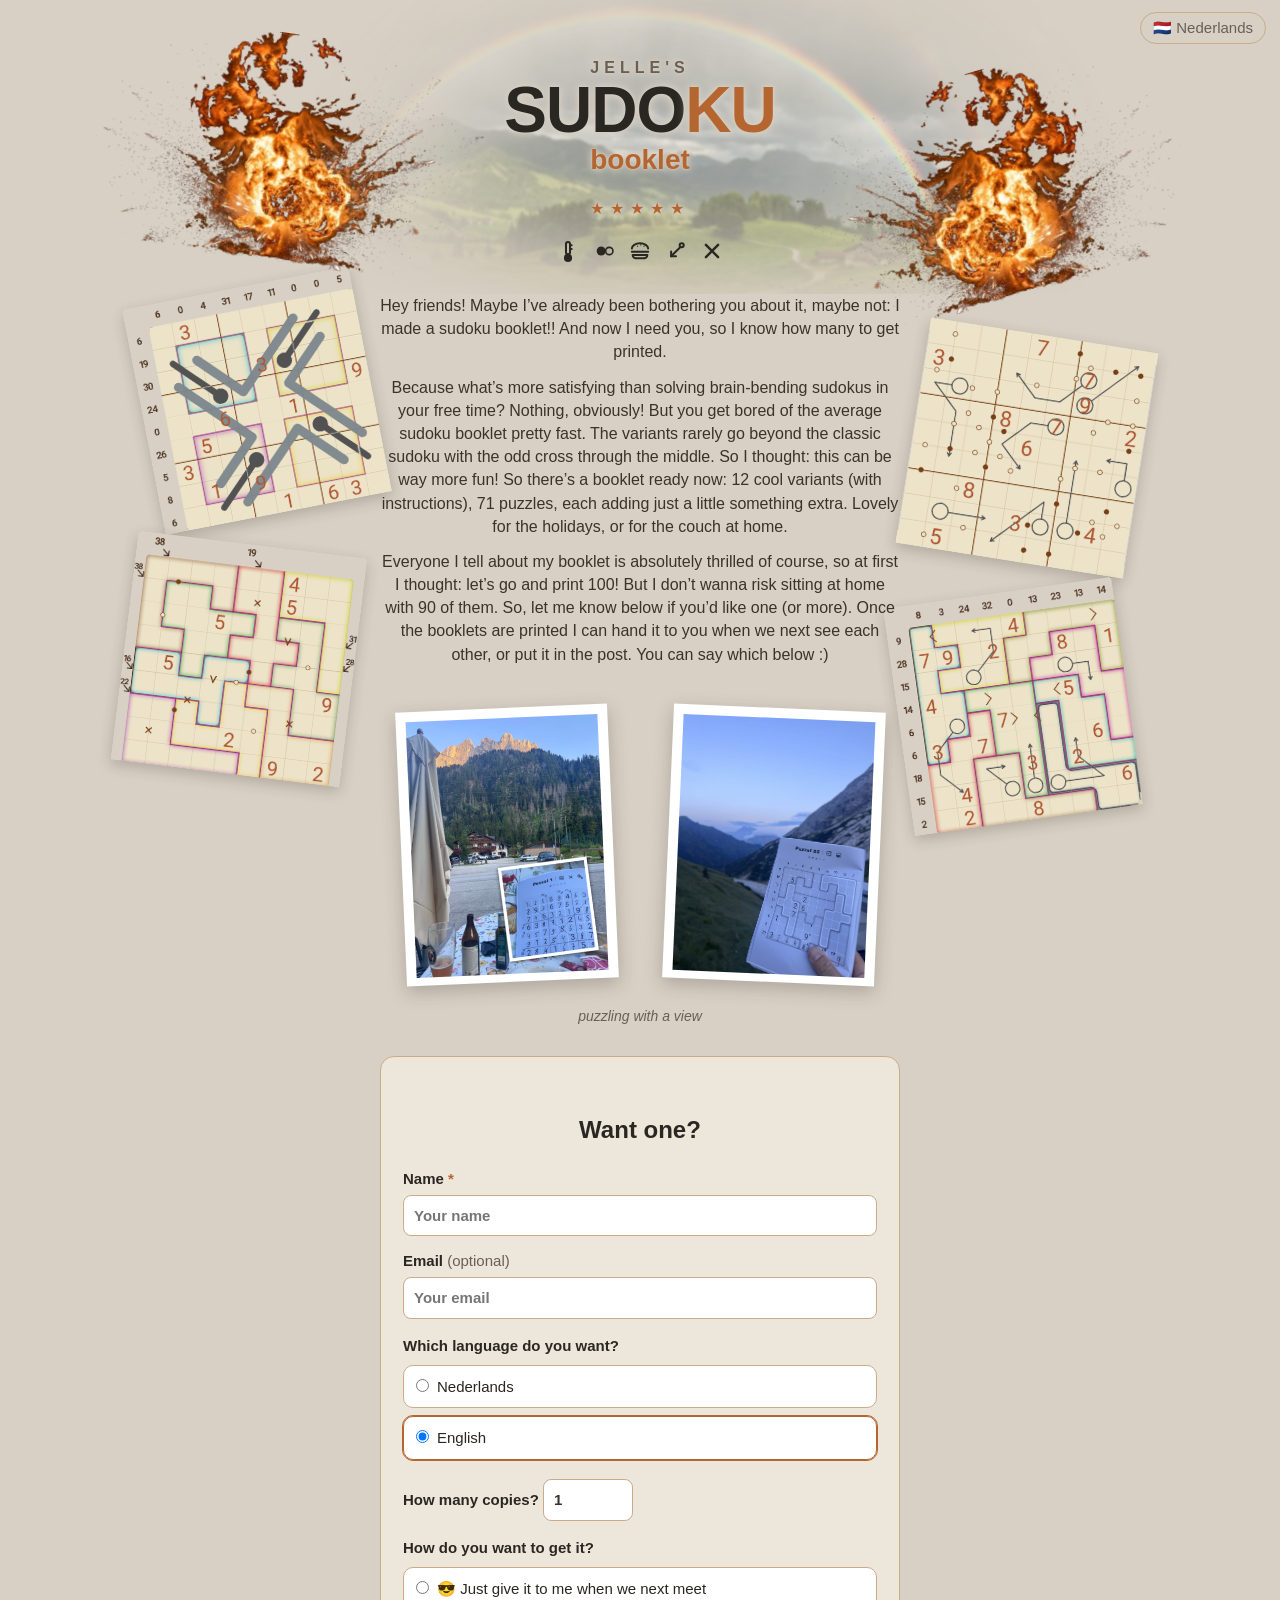
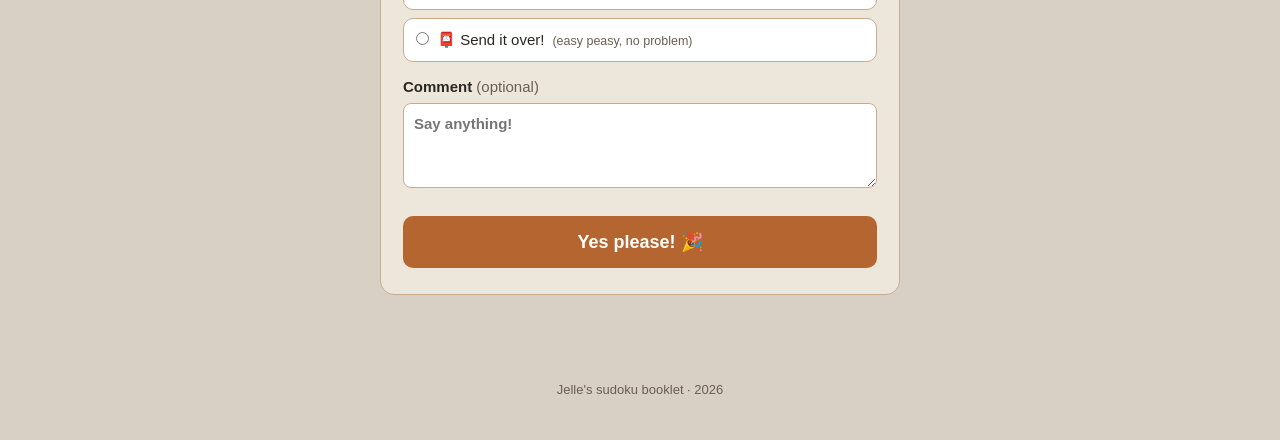
==== commit 2c6f07d7: "Drop the ellipsis from the ask" ====
--- a/en/index.html
+++ b/en/index.html
@@ -36,7 +36,7 @@
 <main>
   <section class="intro">
     <p>Hey friends! Maybe I’ve already been bothering you about it, maybe not:
-      I made a sudoku booklet!! And now I need you… so I know how many to get
+      I made a sudoku booklet!! And now I need you, so I know how many to get
       printed.</p>
     <p>Because what’s more satisfying than solving brain-bending sudokus in your
       free time? Nothing, obviously! But you get bored of the average sudoku
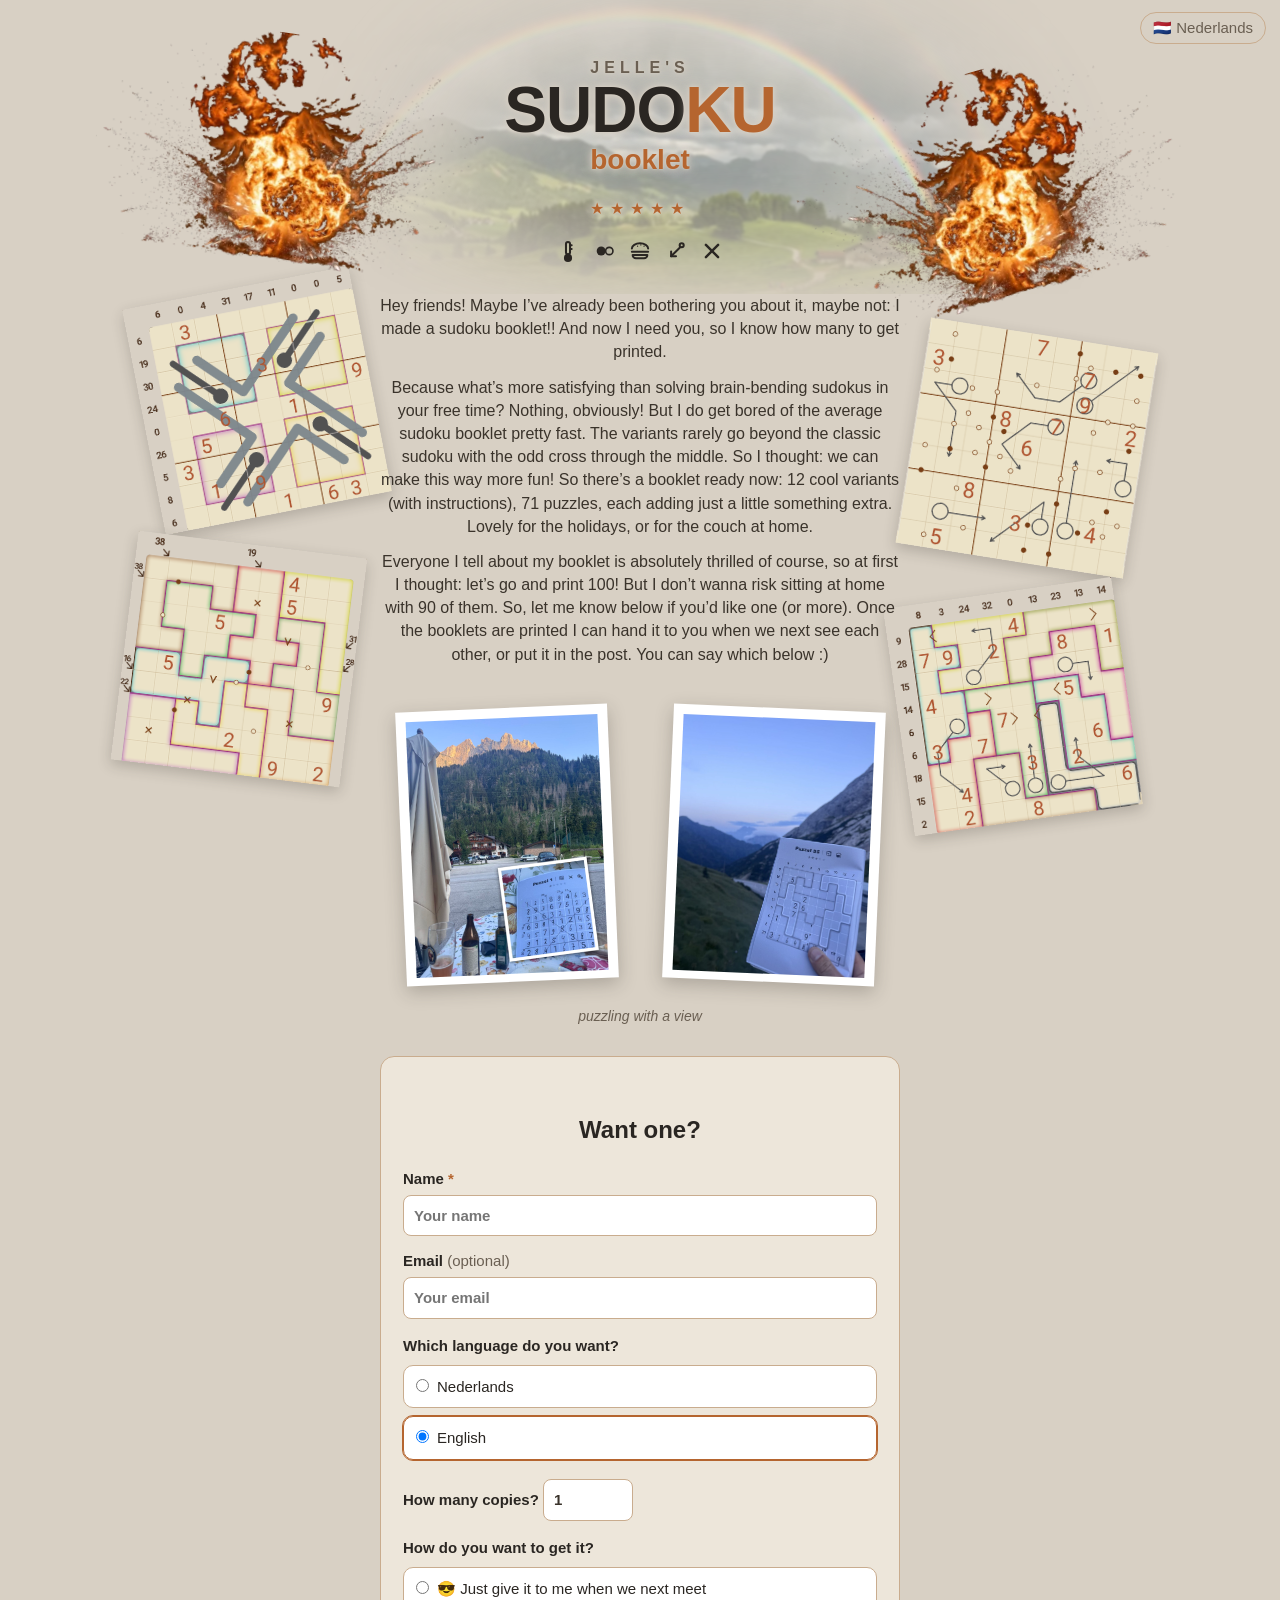
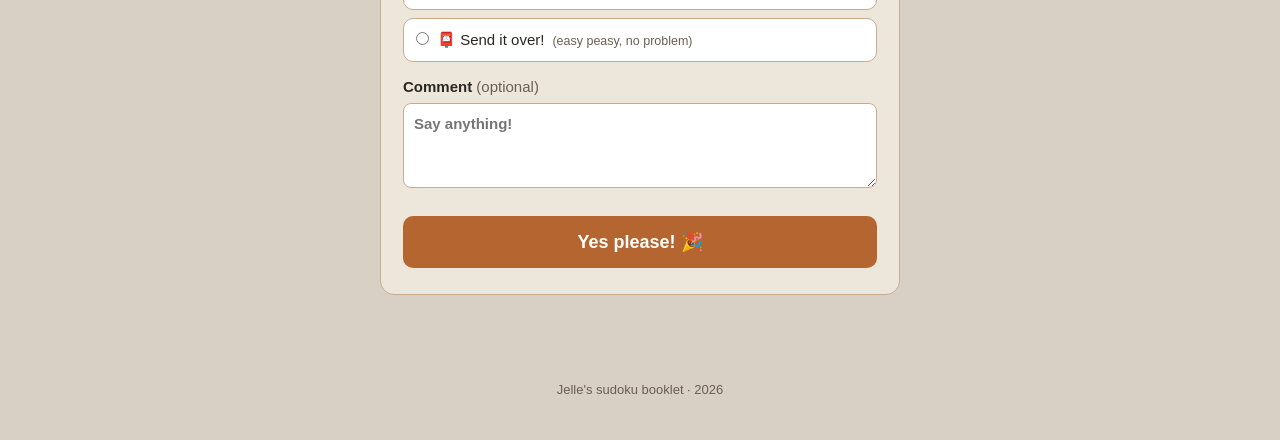
==== commit c38a6095: "First person in the English intro" ====
--- a/en/index.html
+++ b/en/index.html
@@ -39,9 +39,10 @@
       I made a sudoku booklet!! And now I need you, so I know how many to get
       printed.</p>
     <p>Because what’s more satisfying than solving brain-bending sudokus in your
-      free time? Nothing, obviously! But you get bored of the average sudoku
+      free time? Nothing, obviously! But I do get bored of the average sudoku
       booklet pretty fast. The variants rarely go beyond the classic sudoku with
-      the odd cross through the middle. So I thought: this can be way more fun!
+      the odd cross through the middle. So I thought: we can make this way more
+      fun!
       So there’s a booklet ready now: 12 cool variants (with instructions), 71
       puzzles, each adding just a little something extra. Lovely for the
       holidays, or for the couch at home.</p>
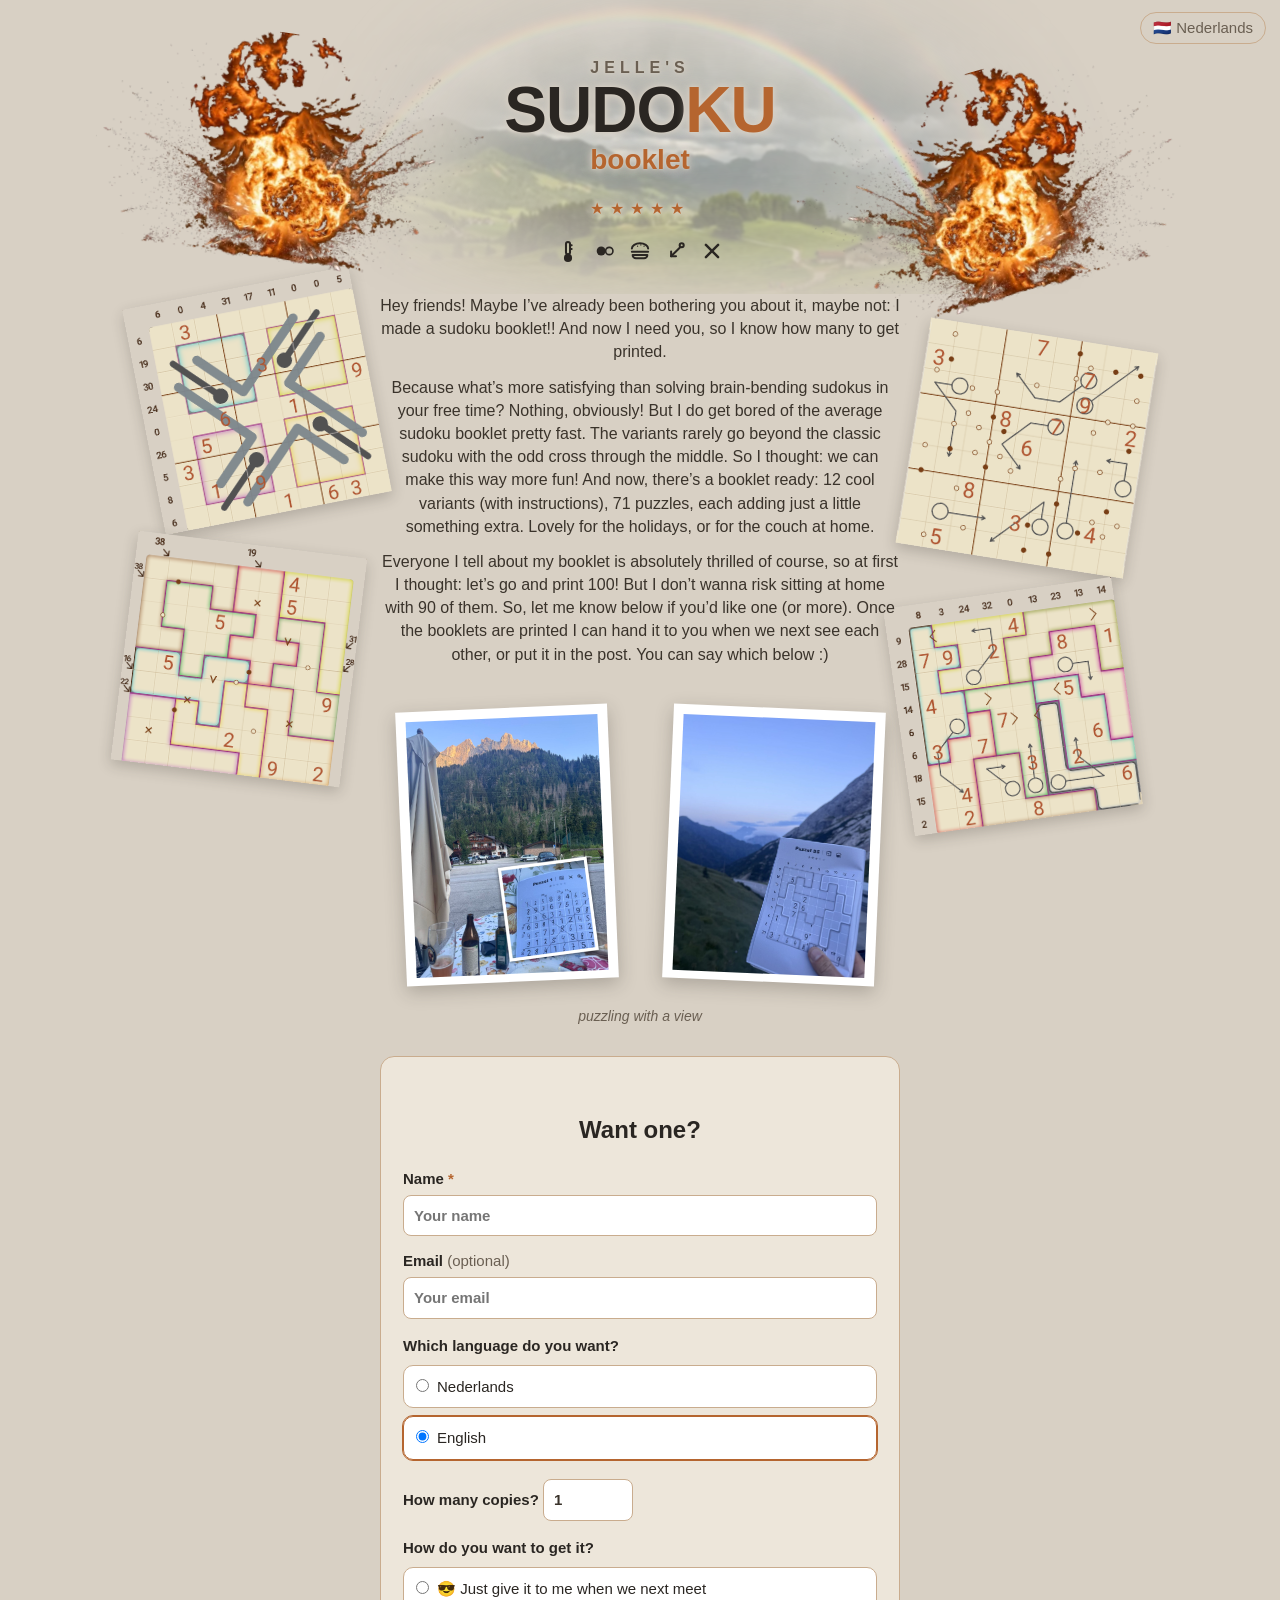
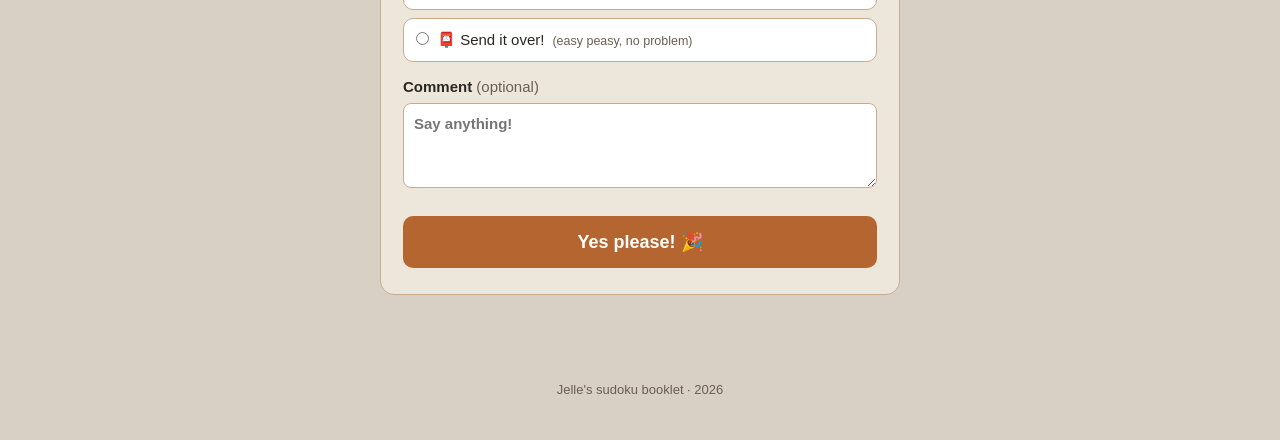
==== commit 6361a703: "And now, there is a booklet ready" ====
--- a/en/index.html
+++ b/en/index.html
@@ -42,10 +42,9 @@
       free time? Nothing, obviously! But I do get bored of the average sudoku
       booklet pretty fast. The variants rarely go beyond the classic sudoku with
       the odd cross through the middle. So I thought: we can make this way more
-      fun!
-      So there’s a booklet ready now: 12 cool variants (with instructions), 71
-      puzzles, each adding just a little something extra. Lovely for the
-      holidays, or for the couch at home.</p>
+      fun! And now, there’s a booklet ready: 12 cool variants (with
+      instructions), 71 puzzles, each adding just a little something extra.
+      Lovely for the holidays, or for the couch at home.</p>
     <p>Everyone I tell about my booklet is absolutely thrilled of course, so at
       first I thought: let’s go and print 100! But I don’t wanna risk sitting at
       home with 90 of them. So, let me know below if you’d like one (or more).
